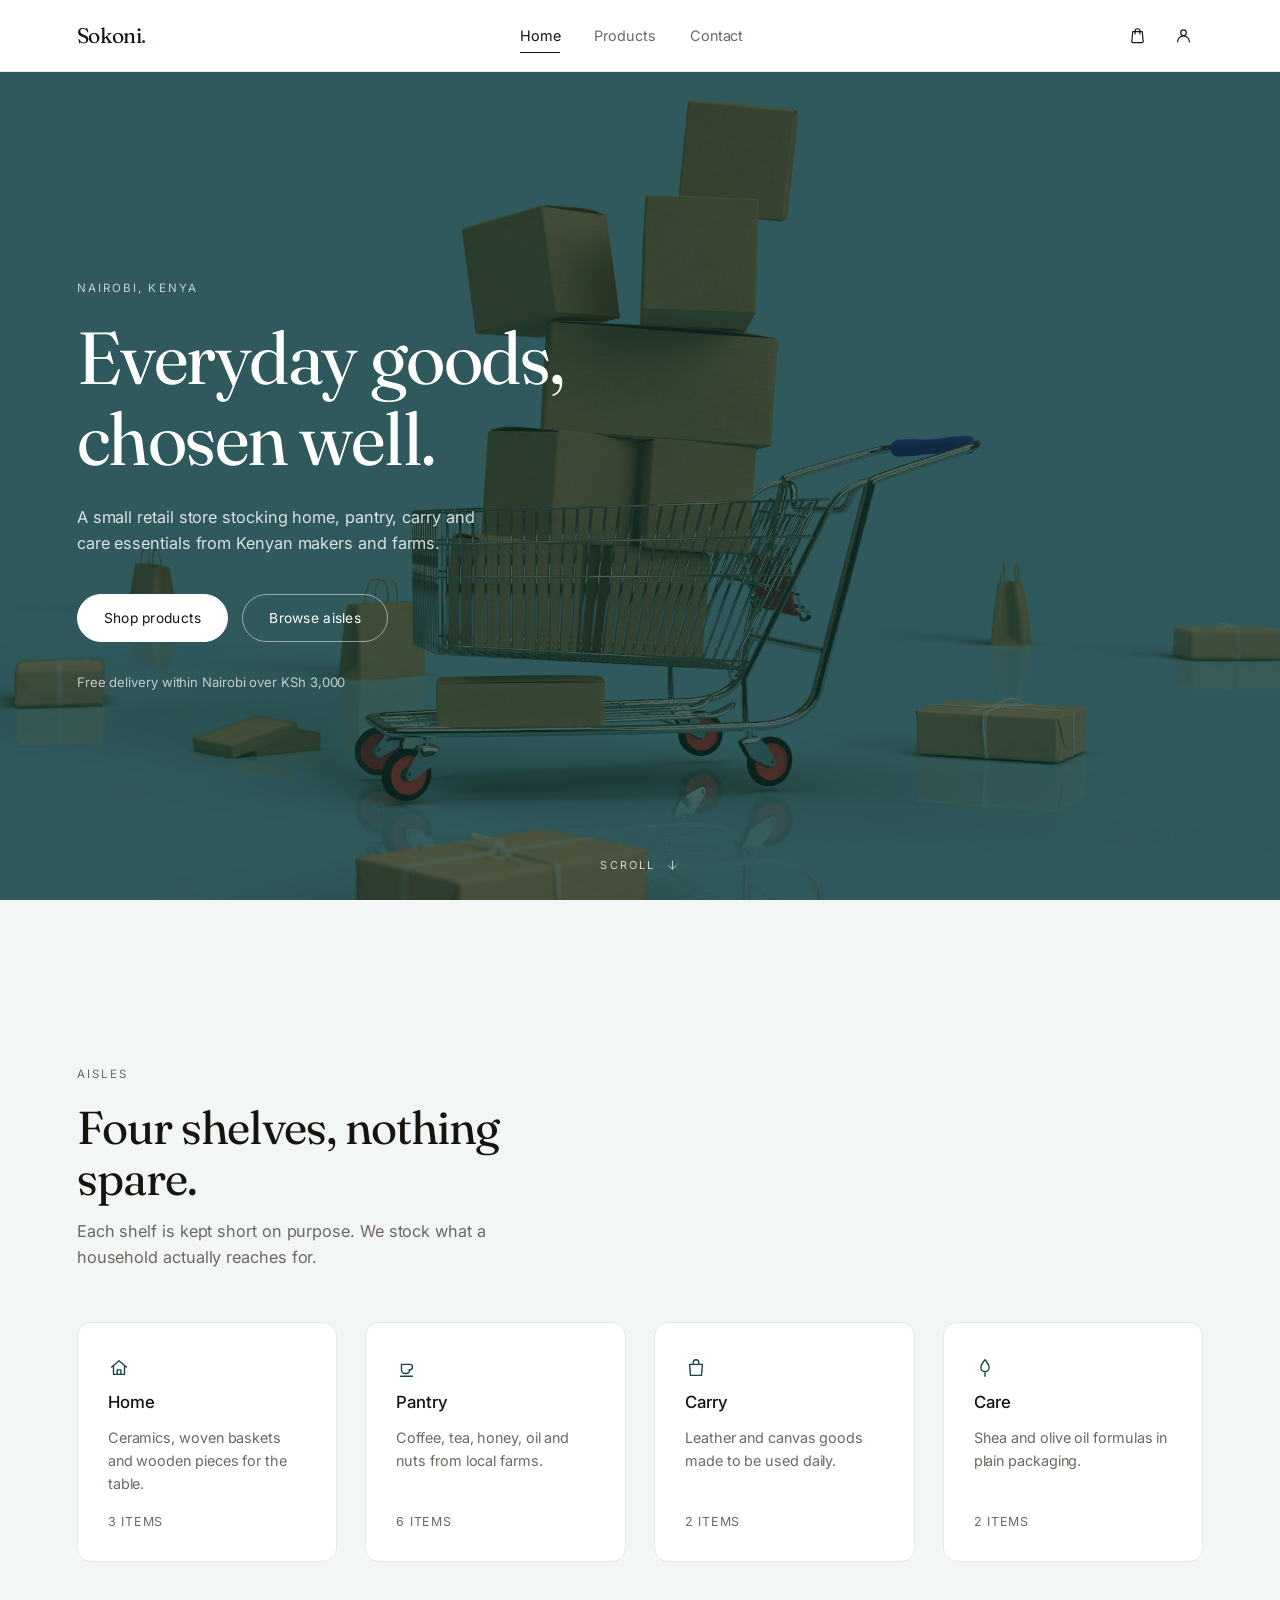
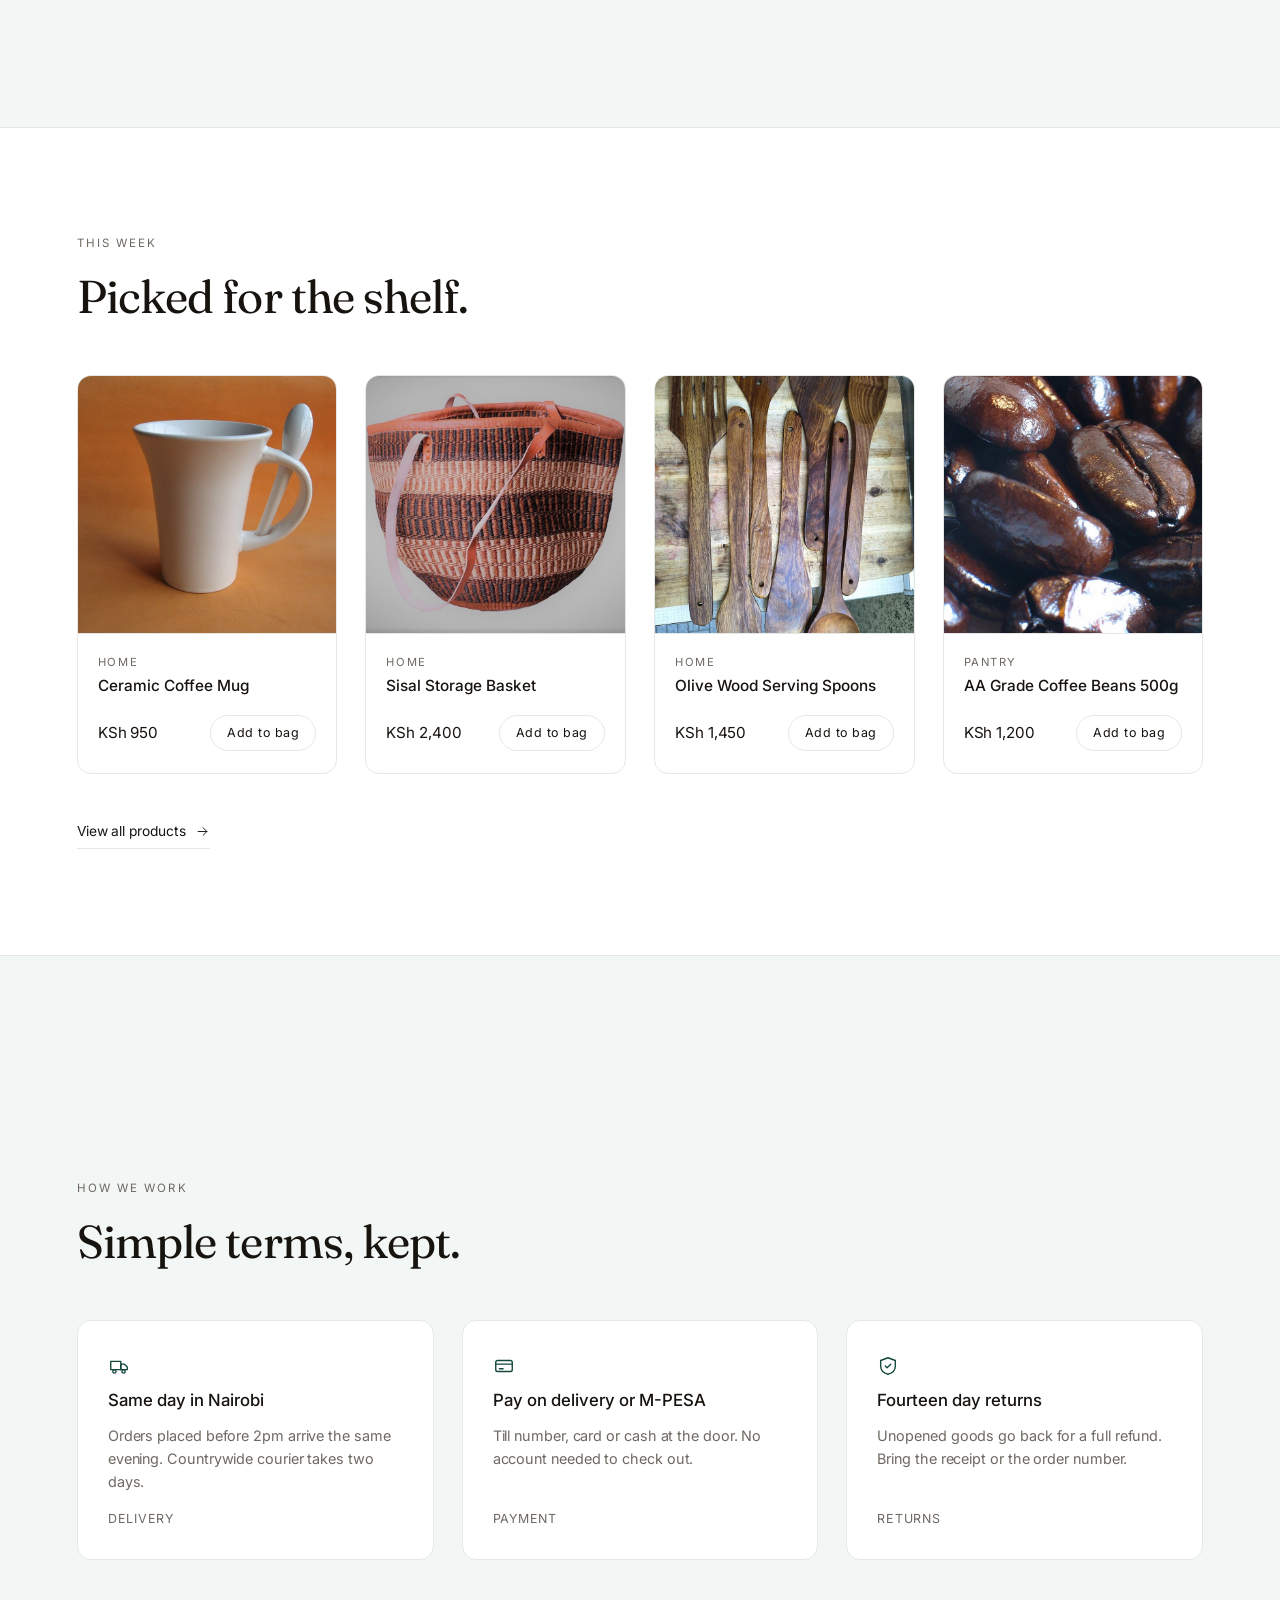
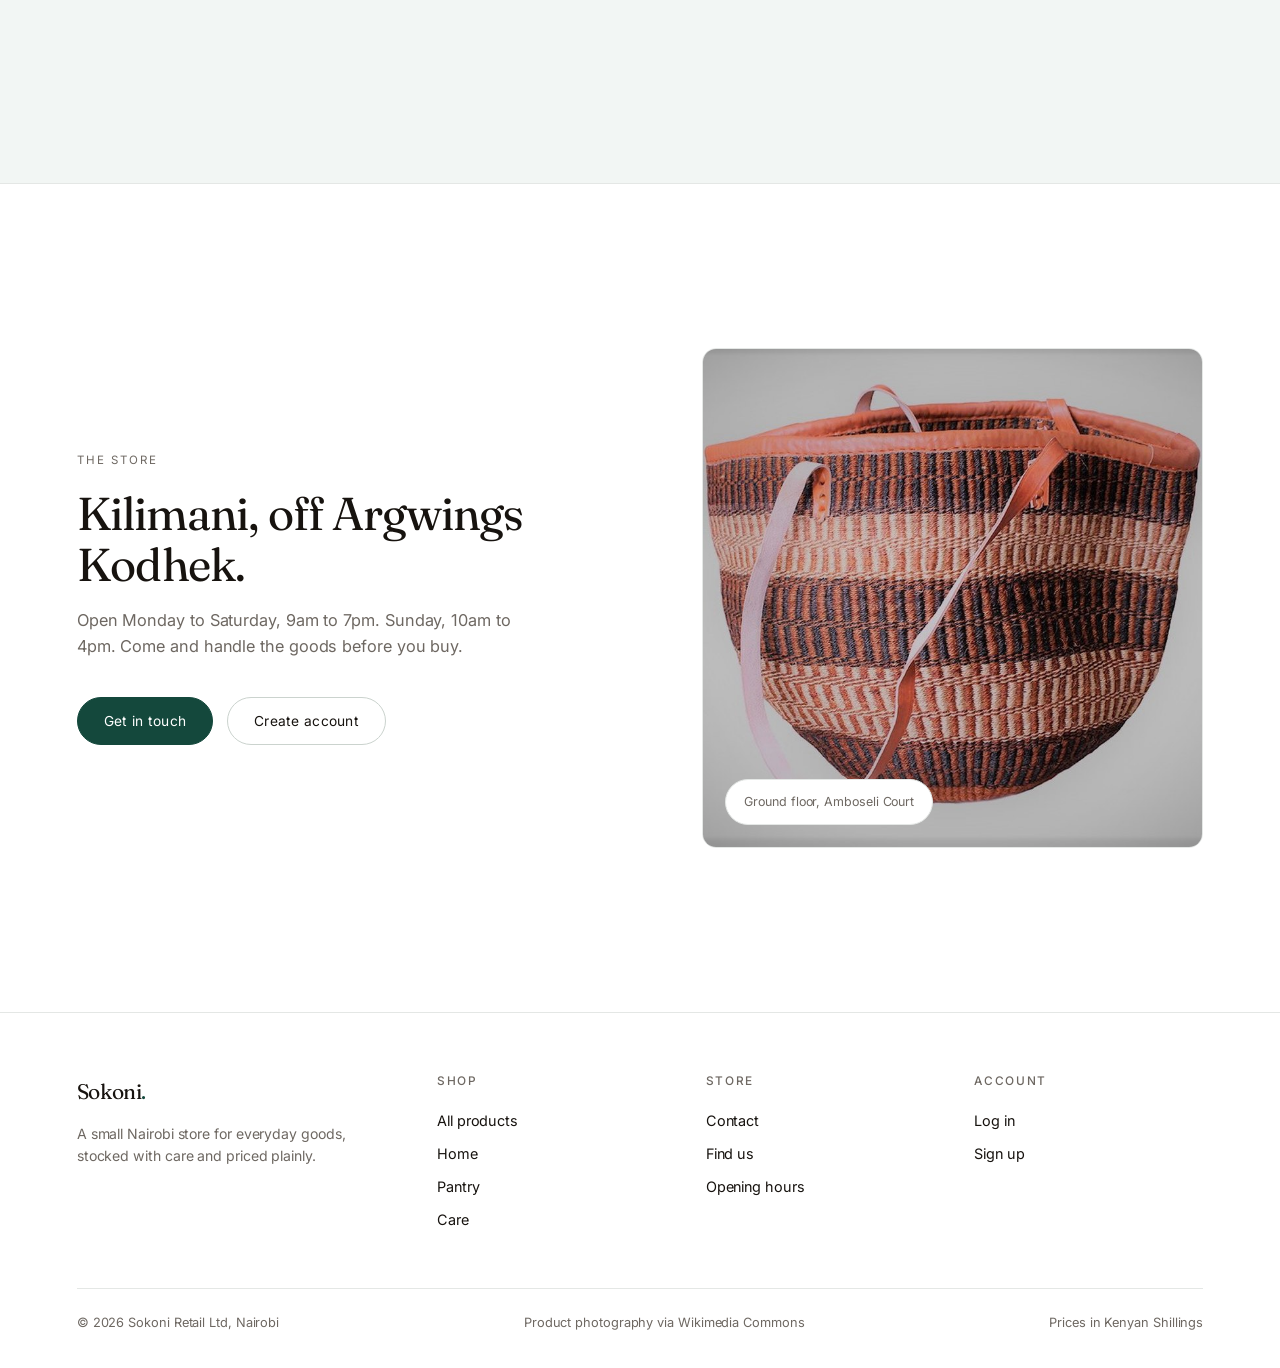
==== index.html @ f7b56a1e "first commit" ====
<!DOCTYPE html>
<html lang="en" class="snap">
<head>
<meta charset="utf-8">
<meta name="viewport" content="width=device-width, initial-scale=1">
<title>Sokoni | Everyday goods, Nairobi</title>
<meta name="description" content="Sokoni is a Nairobi retail store for everyday home, pantry, carry and care goods.">
<link rel="preconnect" href="https://fonts.googleapis.com">
<link rel="preconnect" href="https://fonts.gstatic.com" crossorigin>
<link href="https://fonts.googleapis.com/css2?family=Fraunces:opsz,wght@9..144,300;9..144,400;9..144,500&family=Inter:wght@300;400;500&display=swap" rel="stylesheet">
<link rel="stylesheet" href="assets/css/styles.css">
</head>
<body>

<header class="site-header">
  <div class="wrap header-inner">
    <a class="brand" href="index.html">Sokoni<span>.</span></a>

    <nav class="nav">
      <a href="index.html" class="active">Home</a>
      <a href="products.html">Products</a>
      <a href="contact.html">Contact</a>
    </nav>

    <div class="actions">
      <button class="icon-btn menu-toggle" data-menu aria-label="Menu">
        <svg viewBox="0 0 24 24" fill="none" stroke="currentColor" stroke-width="1.5" stroke-linecap="round"><path d="M4 7h16M4 12h16M4 17h16"/></svg>
      </button>
      <button class="icon-btn" data-cart-open aria-label="Bag">
        <svg viewBox="0 0 24 24" fill="none" stroke="currentColor" stroke-width="1.5" stroke-linecap="round" stroke-linejoin="round">
          <path d="M6 7h12l1.2 12.2a1.5 1.5 0 0 1-1.5 1.8H6.3a1.5 1.5 0 0 1-1.5-1.8L6 7Z"/>
          <path d="M9 10V6.5a3 3 0 0 1 6 0V10"/>
        </svg>
        <span class="count" data-cart-count hidden>0</span>
      </button>
      <a class="icon-btn" href="login.html" aria-label="Account">
        <svg viewBox="0 0 24 24" fill="none" stroke="currentColor" stroke-width="1.5" stroke-linecap="round" stroke-linejoin="round">
          <circle cx="12" cy="8.5" r="3.5"/>
          <path d="M4.5 20a7.5 7.5 0 0 1 15 0"/>
        </svg>
      </a>
    </div>
  </div>
</header>

<main>

  <!-- Hero -->
  <section class="section hero hero-full" id="top">
    <div class="wrap">
      <div class="hero-copy reveal">
        <p class="eyebrow">Nairobi, Kenya</p>
        <h1>Everyday goods, chosen well.</h1>
        <p class="lede">A small retail store stocking home, pantry, carry and care essentials from Kenyan makers and farms.</p>
        <div class="hero-actions">
          <a class="btn btn-light" href="products.html">Shop products</a>
          <a class="btn btn-outline" href="#collections">Browse aisles</a>
        </div>
        <p class="hero-note">Free delivery within Nairobi over KSh 3,000</p>
      </div>
    </div>

    <a class="scroll-cue" href="#collections">
      Scroll
      <svg viewBox="0 0 24 24" fill="none" stroke="currentColor" stroke-width="1.5" stroke-linecap="round" stroke-linejoin="round"><path d="M12 5v14M6 13l6 6 6-6"/></svg>
    </a>
  </section>

  <!-- Collections -->
  <section class="section section-alt" id="collections">
    <div class="wrap">
      <div class="section-head reveal">
        <p class="eyebrow">Aisles</p>
        <h2>Four shelves, nothing spare.</h2>
        <p class="lede">Each shelf is kept short on purpose. We stock what a household actually reaches for.</p>
      </div>

      <div class="grid-4">
        <a class="tile reveal" href="products.html">
          <svg viewBox="0 0 24 24" fill="none" stroke="currentColor" stroke-width="1.5" stroke-linecap="round" stroke-linejoin="round"><path d="M4 11 12 4l8 7"/><path d="M6 10v9h12v-9"/><path d="M10 19v-5h4v5"/></svg>
          <h3>Home</h3>
          <p>Ceramics, woven baskets and wooden pieces for the table.</p>
          <span class="tile-foot">3 items</span>
        </a>
        <a class="tile reveal" href="products.html">
          <svg viewBox="0 0 24 24" fill="none" stroke="currentColor" stroke-width="1.5" stroke-linecap="round" stroke-linejoin="round"><path d="M6 8h9a3 3 0 0 1 0 6h-1"/><path d="M6 8v6a4 4 0 0 0 4 4h1a4 4 0 0 0 4-4"/><path d="M5 21h13"/></svg>
          <h3>Pantry</h3>
          <p>Coffee, tea, honey, oil and nuts from local farms.</p>
          <span class="tile-foot">6 items</span>
        </a>
        <a class="tile reveal" href="products.html">
          <svg viewBox="0 0 24 24" fill="none" stroke="currentColor" stroke-width="1.5" stroke-linecap="round" stroke-linejoin="round"><path d="M5 8h14l-1 12H6L5 8Z"/><path d="M9 8V6a3 3 0 0 1 6 0v2"/></svg>
          <h3>Carry</h3>
          <p>Leather and canvas goods made to be used daily.</p>
          <span class="tile-foot">2 items</span>
        </a>
        <a class="tile reveal" href="products.html">
          <svg viewBox="0 0 24 24" fill="none" stroke="currentColor" stroke-width="1.5" stroke-linecap="round" stroke-linejoin="round"><path d="M12 3c3 3.5 4.5 6 4.5 8.5a4.5 4.5 0 0 1-9 0C7.5 9 9 6.5 12 3Z"/><path d="M12 21v-4"/></svg>
          <h3>Care</h3>
          <p>Shea and olive oil formulas in plain packaging.</p>
          <span class="tile-foot">2 items</span>
        </a>
      </div>
    </div>
  </section>

  <!-- Featured -->
  <section class="section" id="featured">
    <div class="wrap">
      <div class="section-head reveal">
        <p class="eyebrow">This week</p>
        <h2>Picked for the shelf.</h2>
      </div>
      <div class="grid-4 reveal" data-grid data-limit="4"></div>
      <div style="margin-top:44px">
        <a class="link-arrow" href="products.html">
          View all products
          <svg viewBox="0 0 24 24" fill="none" stroke="currentColor" stroke-width="1.5" stroke-linecap="round" stroke-linejoin="round"><path d="M5 12h14M13 6l6 6-6 6"/></svg>
        </a>
      </div>
    </div>
  </section>

  <!-- Promise -->
  <section class="section section-alt" id="promise">
    <div class="wrap">
      <div class="section-head reveal">
        <p class="eyebrow">How we work</p>
        <h2>Simple terms, kept.</h2>
      </div>
      <div class="grid-3">
        <div class="tile reveal">
          <svg viewBox="0 0 24 24" fill="none" stroke="currentColor" stroke-width="1.5" stroke-linecap="round" stroke-linejoin="round"><path d="M3 7h11v9H3z"/><path d="M14 10h4l3 3v3h-7z"/><circle cx="7" cy="18" r="1.8"/><circle cx="17" cy="18" r="1.8"/></svg>
          <h3>Same day in Nairobi</h3>
          <p>Orders placed before 2pm arrive the same evening. Countrywide courier takes two days.</p>
          <span class="tile-foot">Delivery</span>
        </div>
        <div class="tile reveal">
          <svg viewBox="0 0 24 24" fill="none" stroke="currentColor" stroke-width="1.5" stroke-linecap="round" stroke-linejoin="round"><rect x="3" y="6" width="18" height="12" rx="2"/><path d="M3 10h18"/><path d="M7 15h4"/></svg>
          <h3>Pay on delivery or M-PESA</h3>
          <p>Till number, card or cash at the door. No account needed to check out.</p>
          <span class="tile-foot">Payment</span>
        </div>
        <div class="tile reveal">
          <svg viewBox="0 0 24 24" fill="none" stroke="currentColor" stroke-width="1.5" stroke-linecap="round" stroke-linejoin="round"><path d="M12 3 4 6v6c0 4.5 3.2 7.8 8 9 4.8-1.2 8-4.5 8-9V6l-8-3Z"/><path d="m9 12 2 2 4-4"/></svg>
          <h3>Fourteen day returns</h3>
          <p>Unopened goods go back for a full refund. Bring the receipt or the order number.</p>
          <span class="tile-foot">Returns</span>
        </div>
      </div>
    </div>
  </section>

  <!-- Visit -->
  <section class="section" id="visit">
    <div class="wrap hero-grid">
      <div class="hero-copy reveal">
        <p class="eyebrow">The store</p>
        <h2>Kilimani, off Argwings Kodhek.</h2>
        <p class="lede" style="margin-top:16px">Open Monday to Saturday, 9am to 7pm. Sunday, 10am to 4pm. Come and handle the goods before you buy.</p>
        <div class="hero-actions">
          <a class="btn" href="contact.html">Get in touch</a>
          <a class="btn btn-ghost" href="signup.html">Create account</a>
        </div>
      </div>
      <div class="hero-figure reveal" style="aspect-ratio:1/1">
        <img src="assets/products/basket.jpg" alt="Woven sisal basket on the shop shelf">
        <div class="hero-tag">Ground floor, Amboseli Court</div>
      </div>
    </div>
  </section>

</main>

<footer class="site-footer">
  <div class="wrap">
    <div class="footer-grid">
      <div>
        <a class="brand" href="index.html">Sokoni<span>.</span></a>
        <p>A small Nairobi store for everyday goods, stocked with care and priced plainly.</p>
      </div>
      <div class="footer-col">
        <h3>Shop</h3>
        <a href="products.html">All products</a>
        <a href="products.html">Home</a>
        <a href="products.html">Pantry</a>
        <a href="products.html">Care</a>
      </div>
      <div class="footer-col">
        <h3>Store</h3>
        <a href="contact.html">Contact</a>
        <a href="contact.html#find">Find us</a>
        <a href="contact.html#hours">Opening hours</a>
      </div>
      <div class="footer-col">
        <h3>Account</h3>
        <a href="login.html">Log in</a>
        <a href="signup.html">Sign up</a>
      </div>
    </div>
    <div class="footer-bar">
      <span>&copy; 2026 Sokoni Retail Ltd, Nairobi</span>
      <span>Product photography via Wikimedia Commons</span>
      <span>Prices in Kenyan Shillings</span>
    </div>
  </div>
</footer>

<div class="overlay" data-overlay></div>

<aside class="drawer" data-drawer aria-label="Shopping bag">
  <div class="drawer-head">
    <h2>Your bag</h2>
    <button class="icon-btn" data-cart-close aria-label="Close bag">
      <svg viewBox="0 0 24 24" fill="none" stroke="currentColor" stroke-width="1.5" stroke-linecap="round"><path d="M6 6l12 12M18 6 6 18"/></svg>
    </button>
  </div>
  <div class="drawer-body" data-cart-body></div>
  <div class="drawer-foot">
    <div class="total-row">
      <span>Total</span>
      <span data-cart-total>KSh 0</span>
    </div>
    <button class="btn btn-block" type="button">Checkout</button>
    <p class="note">Delivery calculated at checkout.</p>
  </div>
</aside>

<script src="assets/js/app.js"></script>
</body>
</html>
---- assets/css/styles.css ----
/* Sokoni - minimal retail store
   Palette: white, ink, stone, forest green (flat, no gradients) */

:root {
  --bone: #FFFFFF;
  --paper: #FFFFFF;
  --ink: #17130F;
  --stone: #6E6862;
  --line: #E4E7E5;
  --forest: #14483C;
  --forest-soft: #F2F6F4;
  --sand: #F2F6F4;

  --font-display: "Fraunces", Georgia, "Times New Roman", serif;
  --font-body: "Inter", -apple-system, "Segoe UI", Helvetica, Arial, sans-serif;

  --header-h: 72px;
  --radius: 999px;
  --radius-card: 14px;
  --radius-field: 12px;
  --gutter: clamp(24px, 6vw, 88px);
  --ease: cubic-bezier(.22, .61, .36, 1);
}

*, *::before, *::after { box-sizing: border-box; }

html { -webkit-text-size-adjust: 100%; scroll-behavior: smooth; }
html.snap { scroll-snap-type: y proximity; scroll-padding-top: var(--header-h); }

body {
  margin: 0;
  background: var(--bone);
  color: var(--ink);
  font-family: var(--font-body);
  font-size: 16px;
  line-height: 1.6;
  letter-spacing: -0.005em;
  -webkit-font-smoothing: antialiased;
}

img { max-width: 100%; display: block; }
a { color: inherit; text-decoration: none; }
button { font: inherit; color: inherit; }

h1, h2, h3 {
  font-family: var(--font-display);
  font-weight: 400;
  letter-spacing: -0.02em;
  line-height: 1.1;
  margin: 0;
}

h1 { font-size: clamp(2.6rem, 6vw, 4.6rem); }
h2 { font-size: clamp(1.9rem, 3.6vw, 2.9rem); }
h3 { font-size: 1.05rem; font-family: var(--font-body); font-weight: 500; letter-spacing: 0; }

p { margin: 0; }

.wrap {
  width: 100%;
  max-width: calc(1200px + var(--gutter) * 2);
  padding-inline: var(--gutter);
  margin-inline: auto;
}

.eyebrow {
  font-size: .72rem;
  text-transform: uppercase;
  letter-spacing: .18em;
  color: var(--stone);
  margin-bottom: 20px;
}

.lede { color: var(--stone); font-size: 1.02rem; max-width: 46ch; }

/* ---------- Header ---------- */

.site-header {
  position: sticky;
  top: 0;
  z-index: 60;
  height: var(--header-h);
  background: rgba(255, 255, 255, .88);
  backdrop-filter: saturate(140%) blur(12px);
  border-bottom: 1px solid var(--line);
}

.header-inner {
  height: 100%;
  display: flex;
  align-items: center;
  justify-content: space-between;
  gap: 32px;
}

.brand {
  font-family: var(--font-display);
  font-size: 1.32rem;
  letter-spacing: -0.02em;
}
.brand span { color: var(--forest); }

.nav {
  display: flex;
  gap: 34px;
  font-size: .9rem;
  color: var(--stone);
}
.nav a { position: relative; padding: 6px 0; transition: color .25s var(--ease); }
.nav a:hover { color: var(--ink); }
.nav a.active { color: var(--ink); }
.nav a.active::after {
  content: "";
  position: absolute;
  left: 0; right: 0; bottom: 0;
  height: 1px;
  background: var(--ink);
}

.actions { display: flex; align-items: center; gap: 6px; }

.icon-btn {
  position: relative;
  width: 40px; height: 40px;
  display: grid; place-items: center;
  background: none;
  border: 1px solid transparent;
  border-radius: var(--radius);
  cursor: pointer;
  transition: border-color .25s var(--ease), background .25s var(--ease);
}
.icon-btn:hover { border-color: var(--line); background: var(--paper); }
.icon-btn svg { width: 19px; height: 19px; }

.count {
  position: absolute;
  top: 4px; right: 3px;
  min-width: 16px; height: 16px;
  padding: 0 4px;
  border-radius: 9px;
  background: var(--forest);
  color: #fff;
  font-size: .62rem;
  font-weight: 600;
  display: grid; place-items: center;
}
.count[hidden] { display: none; }

.menu-toggle { display: none; }

/* ---------- Buttons ---------- */

.btn {
  display: inline-flex;
  align-items: center;
  justify-content: center;
  gap: 10px;
  height: 48px;
  padding: 0 26px;
  border: 1px solid var(--forest);
  border-radius: var(--radius);
  background: var(--forest);
  color: #FFFFFF;
  font-size: .86rem;
  letter-spacing: .02em;
  cursor: pointer;
  transition: background .25s var(--ease), color .25s var(--ease), border-color .25s var(--ease);
}
.btn:hover { background: var(--ink); border-color: var(--ink); }

.btn-ghost { background: none; color: var(--ink); border-color: #CBD3CE; }
.btn-ghost:hover { background: none; color: var(--forest); border-color: var(--forest); }

.btn-block { width: 100%; }

.link-arrow {
  display: inline-flex;
  align-items: center;
  gap: 10px;
  font-size: .86rem;
  border-bottom: 1px solid var(--line);
  padding-bottom: 6px;
  transition: border-color .25s var(--ease), color .25s var(--ease);
}
.link-arrow:hover { color: var(--forest); border-color: var(--forest); }
.link-arrow svg { width: 15px; height: 15px; }

/* ---------- Sections ---------- */

.section {
  scroll-snap-align: start;
  scroll-margin-top: var(--header-h);
  min-height: calc(100vh - var(--header-h));
  display: flex;
  align-items: center;
  padding: 88px 0;
  border-bottom: 1px solid var(--line);
}
.section:last-of-type { border-bottom: 0; }
.section-alt { background: var(--sand); }

.section-head { margin-bottom: 52px; max-width: 52ch; }
.section-head h2 { margin-bottom: 14px; }

/* Hero */

.hero { position: relative; }

.hero-grid {
  display: grid;
  grid-template-columns: 1.05fr .95fr;
  gap: 72px;
  align-items: center;
  width: 100%;
}
.hero-copy h1 { margin-bottom: 24px; }
.hero-actions { display: flex; gap: 14px; margin-top: 38px; flex-wrap: wrap; }

.hero-figure {
  aspect-ratio: 4 / 3;
  background: var(--sand);
  border: 1px solid var(--line);
  border-radius: var(--radius-card);
  position: relative;
  overflow: hidden;
}
.hero-figure img { width: 100%; height: 100%; object-fit: cover; }
.hero-tag {
  position: absolute;
  left: 22px; bottom: 22px;
  background: var(--paper);
  border: 1px solid var(--line);
  padding: 12px 18px;
  border-radius: var(--radius);
  font-size: .78rem;
  color: var(--stone);
  z-index: 2;
}

.scroll-cue {
  position: absolute;
  left: 50%;
  bottom: 26px;
  transform: translateX(-50%);
  font-size: .68rem;
  letter-spacing: .2em;
  text-transform: uppercase;
  color: var(--stone);
  display: flex;
  align-items: center;
  gap: 10px;
}
.scroll-cue svg { width: 14px; height: 14px; animation: nudge 2.4s var(--ease) infinite; }
@keyframes nudge { 0%, 100% { transform: translateY(0); } 50% { transform: translateY(4px); } }

/* Hero with a full-bleed photographic background */

.hero-full {
  background-image: url("../shop.jpg");
  background-size: cover;
  background-position: center;
  background-repeat: no-repeat;
  border-bottom: 0;
  isolation: isolate;
}
.hero-full::before {
  content: "";
  position: absolute;
  inset: 0;
  background: rgba(15, 46, 38, .74);
  z-index: -1;
}
.hero-full .wrap { position: relative; z-index: 1; }
.hero-full .hero-copy { max-width: 660px; }
.hero-full .eyebrow { color: rgba(255, 255, 255, .72); }
.hero-full h1 { color: #FFFFFF; }
.hero-full .lede { color: rgba(255, 255, 255, .82); max-width: 42ch; }
.hero-full .scroll-cue { color: rgba(255, 255, 255, .78); }

.hero-note {
  margin-top: 30px;
  font-size: .82rem;
  color: rgba(255, 255, 255, .7);
}

.btn-light { background: #FFFFFF; border-color: #FFFFFF; color: var(--ink); }
.btn-light:hover { background: var(--ink); border-color: var(--ink); color: #FFFFFF; }

.btn-outline { background: none; border-color: rgba(255, 255, 255, .5); color: #FFFFFF; }
.btn-outline:hover { background: rgba(255, 255, 255, .12); border-color: #FFFFFF; color: #FFFFFF; }

/* Grids */

.grid-3 { display: grid; grid-template-columns: repeat(3, 1fr); gap: 28px; width: 100%; }
.grid-4 { display: grid; grid-template-columns: repeat(4, 1fr); gap: 28px; width: 100%; }

.tile {
  background: var(--paper);
  border: 1px solid var(--line);
  padding: 34px 30px 30px;
  border-radius: var(--radius-card);
  display: flex;
  flex-direction: column;
  gap: 14px;
  min-height: 240px;
  transition: border-color .25s var(--ease), transform .25s var(--ease);
}
.tile:hover { border-color: var(--ink); transform: translateY(-3px); }
.tile svg { width: 22px; height: 22px; color: var(--forest); }
.tile p { color: var(--stone); font-size: .9rem; }
.tile .tile-foot { margin-top: auto; font-size: .78rem; color: var(--stone); letter-spacing: .06em; text-transform: uppercase; }

/* Product cards */

.card {
  background: var(--paper);
  border: 1px solid var(--line);
  border-radius: var(--radius-card);
  overflow: hidden;
  display: flex;
  flex-direction: column;
  transition: border-color .25s var(--ease);
}
.card:hover { border-color: var(--ink); }

.card-media {
  aspect-ratio: 1 / 1;
  background: var(--sand);
  border-bottom: 1px solid var(--line);
  overflow: hidden;
}
.card-media img {
  width: 100%;
  height: 100%;
  object-fit: cover;
  transition: transform .5s var(--ease);
}
.card:hover .card-media img { transform: scale(1.04); }
.card-body { padding: 20px 20px 22px; display: flex; flex-direction: column; gap: 6px; }
.card-cat { font-size: .7rem; letter-spacing: .14em; text-transform: uppercase; color: var(--stone); }
.card-name { font-size: .96rem; }
.card-foot { display: flex; align-items: center; justify-content: space-between; margin-top: 14px; gap: 12px; }
.price { font-size: .95rem; }

.add {
  height: 36px;
  padding: 0 16px;
  border: 1px solid var(--line);
  border-radius: var(--radius);
  background: none;
  font-size: .78rem;
  letter-spacing: .04em;
  cursor: pointer;
  transition: background .25s var(--ease), color .25s var(--ease), border-color .25s var(--ease);
}
.add:hover { background: var(--ink); color: var(--bone); border-color: var(--ink); }
.add.added { background: var(--forest); border-color: var(--forest); color: #fff; }

/* Search */

.search-bar {
  width: min(520px, 100%);
  margin: 0 auto 56px;
  position: relative;
}
.search-bar svg {
  position: absolute;
  left: 22px;
  top: 50%;
  transform: translateY(-50%);
  width: 18px; height: 18px;
  color: var(--stone);
  pointer-events: none;
}
.search-bar input {
  width: 100%;
  height: 56px;
  padding: 0 26px 0 54px;
  border: 1px solid var(--line);
  border-radius: var(--radius);
  background: var(--paper);
  font-family: var(--font-body);
  font-size: .95rem;
  color: var(--ink);
  transition: border-color .2s var(--ease);
}
.search-bar input:focus { outline: none; border-color: var(--ink); }
.search-bar input::placeholder { color: #B6AFA7; }

.empty-state { text-align: center; color: var(--stone); font-size: .92rem; padding: 60px 0; }

.page-head { padding: 84px 0 44px; text-align: center; }
.page-head h1 { font-size: clamp(2.2rem, 4.6vw, 3.4rem); margin-bottom: 16px; }
.page-head .lede { margin-inline: auto; }

/* Contact */

.contact-grid { display: grid; grid-template-columns: 1fr 1fr; gap: 72px; width: 100%; align-items: start; }

.field { display: flex; flex-direction: column; gap: 8px; margin-bottom: 20px; }
.field label { font-size: .76rem; letter-spacing: .1em; text-transform: uppercase; color: var(--stone); }
.field input, .field textarea, .field select {
  height: 50px;
  padding: 0 16px;
  border: 1px solid var(--line);
  border-radius: var(--radius-field);
  background: var(--paper);
  font-family: var(--font-body);
  font-size: .92rem;
  color: var(--ink);
  transition: border-color .2s var(--ease);
}
.field textarea { height: auto; padding: 14px 16px; resize: vertical; min-height: 130px; }
.field input:focus, .field textarea:focus, .field select:focus { outline: none; border-color: var(--ink); }
.field input::placeholder, .field textarea::placeholder { color: #B6AFA7; }

.info-list { display: flex; flex-direction: column; border-top: 1px solid var(--line); }
.info-item { display: flex; gap: 20px; padding: 24px 0; border-bottom: 1px solid var(--line); }
.info-item svg { width: 19px; height: 19px; color: var(--forest); flex: none; margin-top: 3px; }
.info-item h3 { margin-bottom: 4px; }
.info-item p { color: var(--stone); font-size: .9rem; }

.map-block {
  margin-top: 40px;
  border: 1px solid var(--line);
  background: var(--paper);
  height: 220px;
  border-radius: var(--radius-card);
  display: grid;
  place-items: center;
  color: var(--stone);
  font-size: .82rem;
  letter-spacing: .1em;
  text-transform: uppercase;
}

.note { font-size: .82rem; color: var(--stone); margin-top: 14px; }

/* ---------- Auth pages ---------- */

.auth {
  min-height: 100vh;
  display: grid;
  place-items: center;
  padding: 48px 24px;
  background: var(--bone);
}
.auth-inner { width: min(430px, 100%); text-align: center; }
.auth-card {
  background: var(--paper);
  border: 1px solid var(--line);
  border-radius: var(--radius-card);
  padding: 46px 42px 40px;
  text-align: center;
}
.auth-card .brand { display: inline-block; margin-bottom: 26px; }
.auth-card h1 { font-size: 1.9rem; margin-bottom: 10px; }
.auth-card .sub { color: var(--stone); font-size: .9rem; margin-bottom: 32px; }
.auth-card form { text-align: left; }
.auth-foot { margin-top: 26px; font-size: .86rem; color: var(--stone); }
.auth-foot a { color: var(--ink); border-bottom: 1px solid var(--line); padding-bottom: 2px; }
.auth-foot a:hover { color: var(--forest); border-color: var(--forest); }

.row-between { display: flex; align-items: center; justify-content: space-between; gap: 12px; margin-bottom: 26px; font-size: .84rem; color: var(--stone); }
.row-between a:hover { color: var(--forest); }
.check { display: flex; align-items: center; gap: 9px; cursor: pointer; line-height: 1.4; text-align: left; }
.check input { width: 15px; height: 15px; accent-color: var(--forest); flex: none; }

.divider { display: flex; align-items: center; gap: 16px; margin: 26px 0; color: var(--stone); font-size: .74rem; letter-spacing: .12em; text-transform: uppercase; }
.divider::before, .divider::after { content: ""; height: 1px; background: var(--line); flex: 1; }

.back-home { display: inline-flex; align-items: center; gap: 8px; margin-top: 28px; font-size: .82rem; color: var(--stone); }
.back-home:hover { color: var(--ink); }
.back-home svg { width: 14px; height: 14px; }

/* ---------- Cart drawer ---------- */

.overlay {
  position: fixed;
  inset: 0;
  background: rgba(23, 19, 15, .38);
  opacity: 0;
  visibility: hidden;
  transition: opacity .3s var(--ease), visibility .3s var(--ease);
  z-index: 90;
}
.overlay.open { opacity: 1; visibility: visible; }

.drawer {
  position: fixed;
  top: 0; right: 0;
  height: 100%;
  width: min(420px, 100%);
  background: var(--paper);
  border-left: 1px solid var(--line);
  transform: translateX(100%);
  transition: transform .35s var(--ease);
  z-index: 100;
  display: flex;
  flex-direction: column;
}
.drawer.open { transform: translateX(0); }

.drawer-head {
  display: flex;
  align-items: center;
  justify-content: space-between;
  padding: 22px 26px;
  border-bottom: 1px solid var(--line);
}
.drawer-head h2 { font-size: 1.24rem; }

.drawer-body { flex: 1; overflow-y: auto; padding: 8px 26px; }
.drawer-empty { padding: 60px 0; text-align: center; color: var(--stone); font-size: .9rem; }

.line-item { display: flex; gap: 16px; padding: 20px 0; border-bottom: 1px solid var(--line); }
.line-thumb {
  width: 62px; height: 62px; flex: none;
  background: var(--sand);
  border: 1px solid var(--line);
  border-radius: var(--radius-field);
  overflow: hidden;
}
.line-thumb img { width: 100%; height: 100%; object-fit: cover; }
.line-info { flex: 1; display: flex; flex-direction: column; gap: 4px; }
.line-info .card-name { font-size: .9rem; }
.line-price { font-size: .84rem; color: var(--stone); }
.qty { display: flex; align-items: center; gap: 4px; margin-top: 8px; }
.qty button {
  width: 26px; height: 26px;
  border: 1px solid var(--line);
  background: none;
  border-radius: var(--radius);
  cursor: pointer;
  line-height: 1;
  transition: border-color .2s var(--ease);
}
.qty button:hover { border-color: var(--ink); }
.qty span { min-width: 26px; text-align: center; font-size: .84rem; }
.remove { background: none; border: 0; color: var(--stone); font-size: .76rem; cursor: pointer; padding: 0; text-decoration: underline; text-underline-offset: 3px; }
.remove:hover { color: var(--forest); }

.drawer-foot { padding: 22px 26px 26px; border-top: 1px solid var(--line); }
.total-row { display: flex; justify-content: space-between; align-items: baseline; margin-bottom: 18px; }
.total-row span:last-child { font-size: 1.2rem; font-family: var(--font-display); }
.drawer-foot .note { margin-top: 12px; text-align: center; }

/* ---------- Footer ---------- */

.site-footer { border-top: 1px solid var(--line); padding: 62px 0 34px; background: var(--bone); }
.footer-grid { display: grid; grid-template-columns: 1.4fr 1fr 1fr 1fr; gap: 40px; margin-bottom: 52px; }
.footer-grid p { color: var(--stone); font-size: .88rem; max-width: 32ch; margin-top: 14px; }
.footer-col h3 { font-size: .74rem; letter-spacing: .14em; text-transform: uppercase; color: var(--stone); margin-bottom: 16px; }
.footer-col a { display: block; font-size: .9rem; padding: 5px 0; color: var(--ink); transition: color .2s var(--ease); }
.footer-col a:hover { color: var(--forest); }
.footer-bar { display: flex; justify-content: space-between; gap: 20px; padding-top: 24px; border-top: 1px solid var(--line); font-size: .8rem; color: var(--stone); }

/* ---------- Reveal ---------- */

.reveal { opacity: 0; transform: translateY(14px); transition: opacity .7s var(--ease), transform .7s var(--ease); }
.reveal.in { opacity: 1; transform: none; }

/* ---------- Responsive ---------- */

@media (max-width: 980px) {
  .hero-grid { grid-template-columns: 1fr; gap: 44px; }
  .hero-figure { max-width: 460px; }
  .contact-grid { grid-template-columns: 1fr; gap: 48px; }
  .grid-4 { grid-template-columns: repeat(2, 1fr); }
  .footer-grid { grid-template-columns: 1fr 1fr; }
}

@media (max-width: 760px) {
  html.snap { scroll-snap-type: none; }
  :root { --gutter: 20px; }
  .section { min-height: 0; padding: 64px 0; }
  .grid-3 { grid-template-columns: 1fr; }
  .nav {
    position: fixed;
    inset: var(--header-h) 0 auto 0;
    flex-direction: column;
    gap: 0;
    background: var(--bone);
    border-bottom: 1px solid var(--line);
    padding: 8px 24px 20px;
    transform: translateY(-8px);
    opacity: 0;
    visibility: hidden;
    transition: all .25s var(--ease);
  }
  .nav.open { opacity: 1; visibility: visible; transform: none; }
  .nav a { padding: 13px 0; border-bottom: 1px solid var(--line); font-size: 1rem; }
  .nav a.active::after { display: none; }
  .menu-toggle { display: grid; }
  .footer-bar { flex-direction: column; gap: 8px; }
  .scroll-cue { display: none; }
}

@media (max-width: 460px) {
  .grid-4 { grid-template-columns: 1fr; }
  .footer-grid { grid-template-columns: 1fr; }
  .auth-card { padding: 36px 26px 32px; }
}
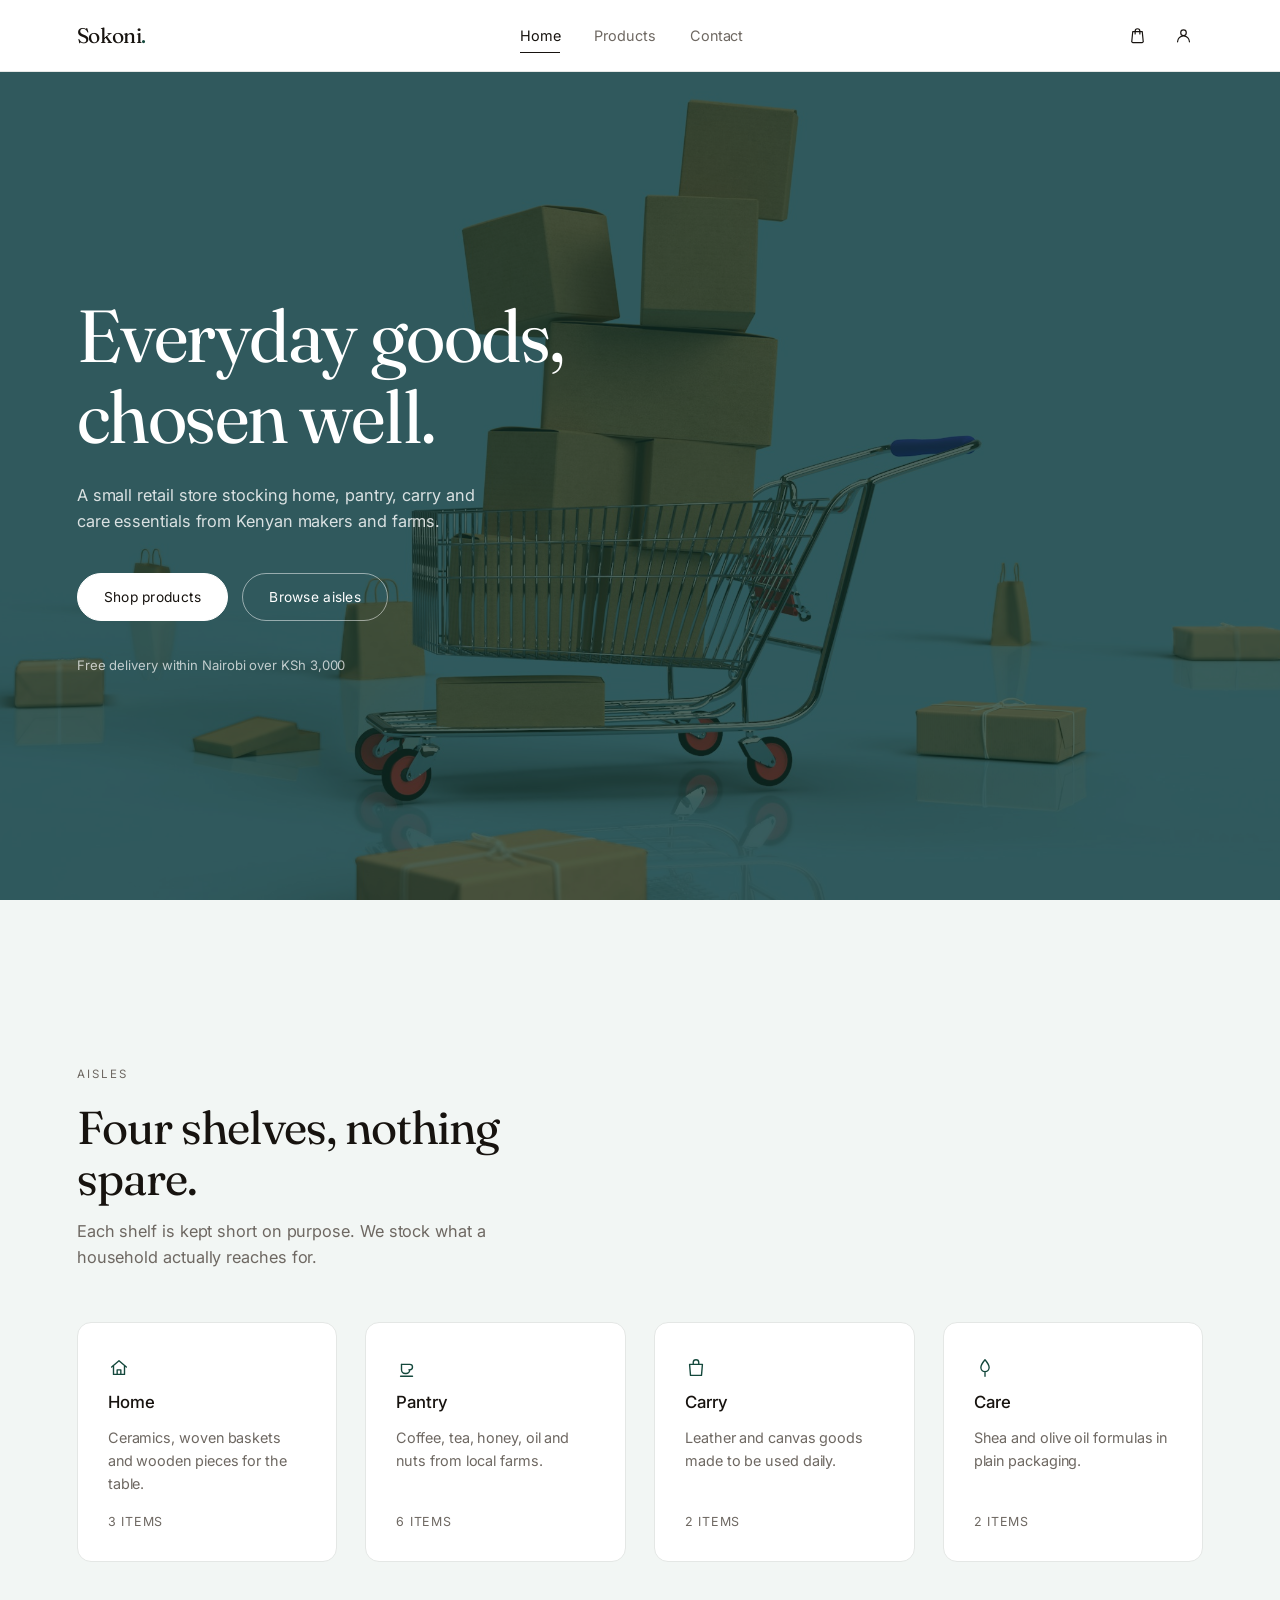
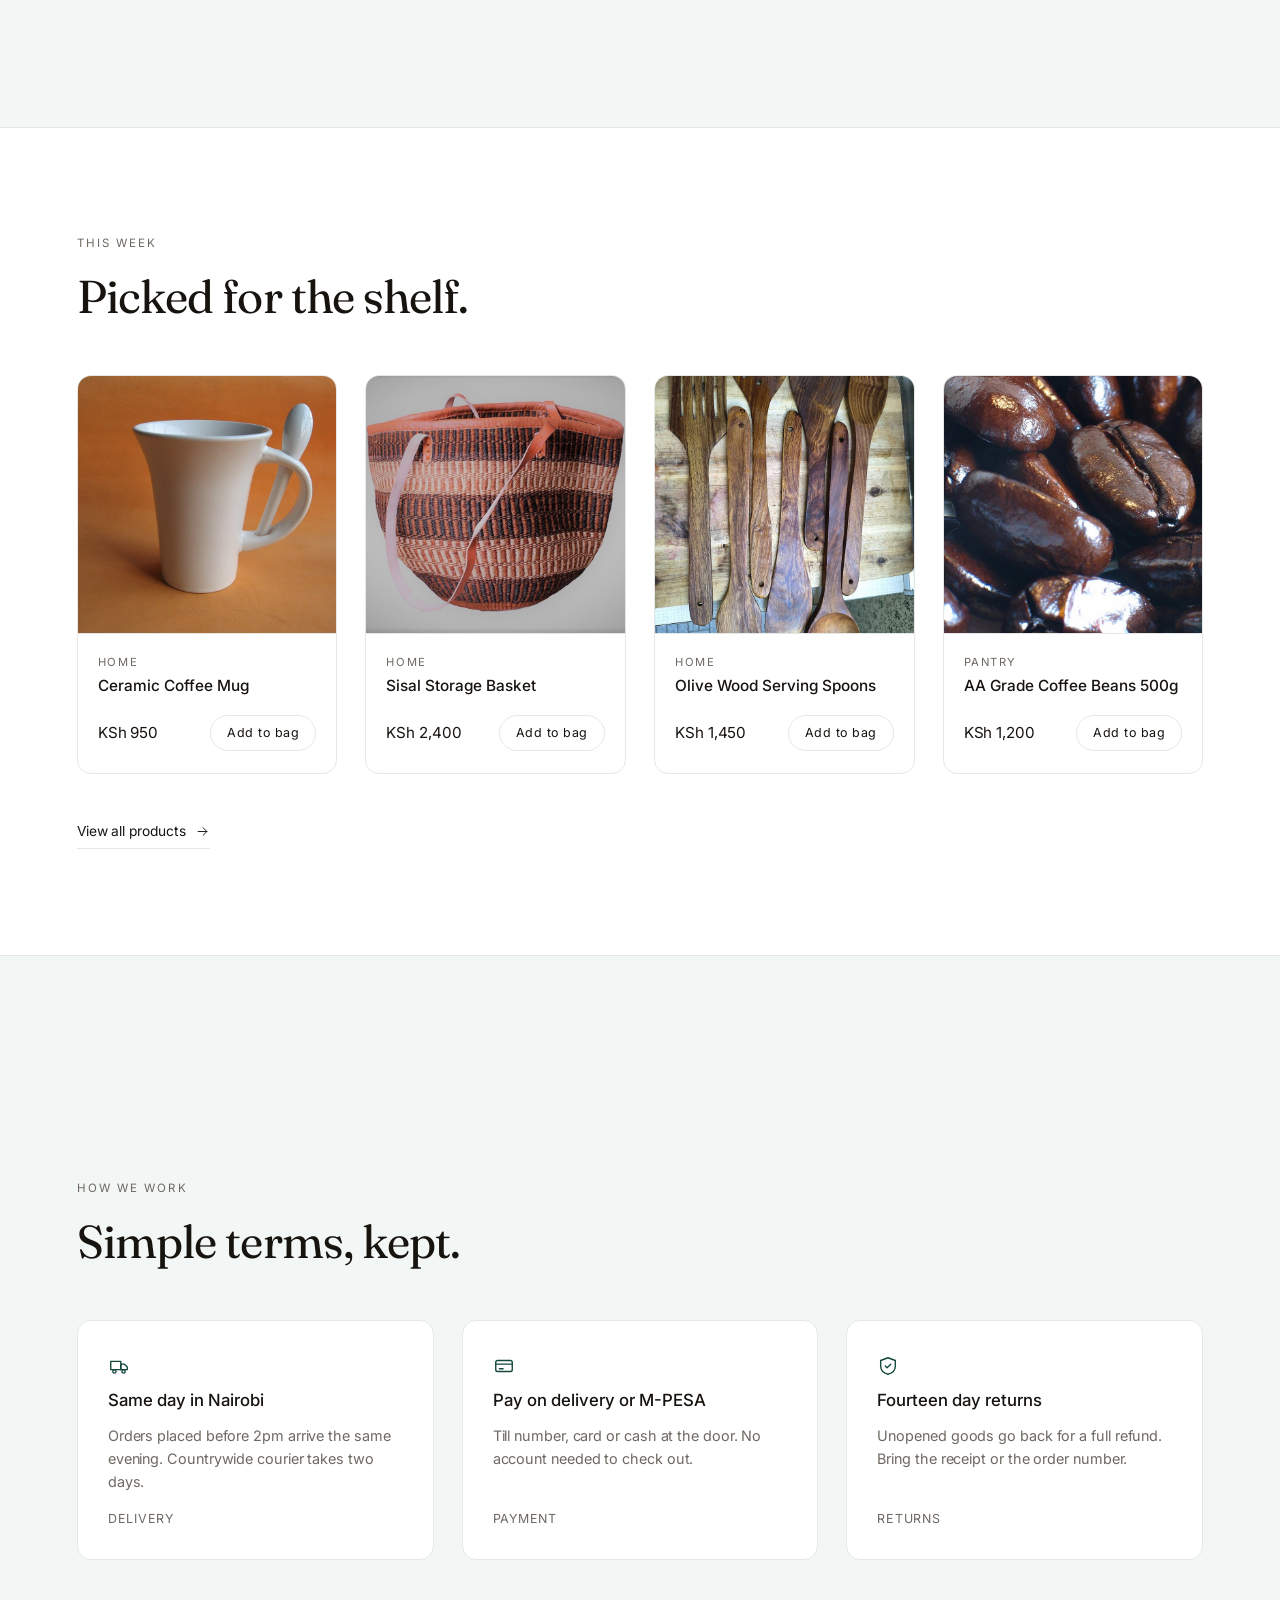
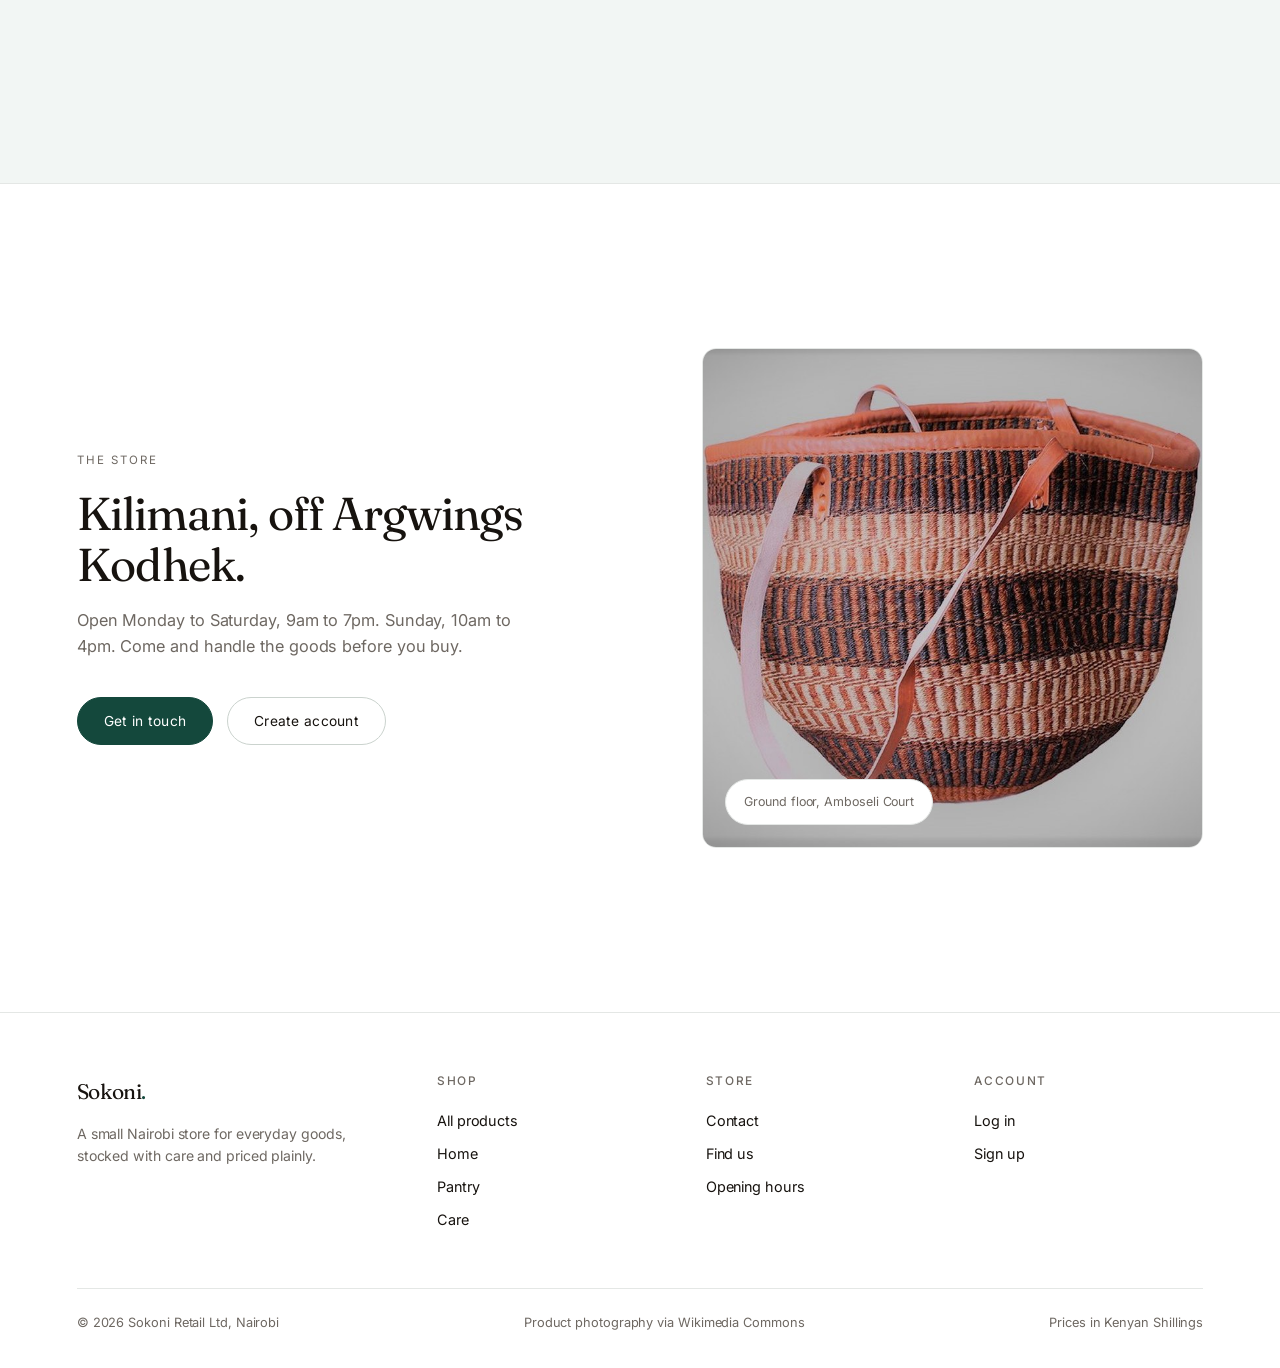
==== commit 89269181: "first commit" ====
--- a/index.html
+++ b/index.html
@@ -49,7 +49,6 @@
   <section class="section hero hero-full" id="top">
     <div class="wrap">
       <div class="hero-copy reveal">
-        <p class="eyebrow">Nairobi, Kenya</p>
         <h1>Everyday goods, chosen well.</h1>
         <p class="lede">A small retail store stocking home, pantry, carry and care essentials from Kenyan makers and farms.</p>
         <div class="hero-actions">
@@ -60,10 +59,6 @@
       </div>
     </div>
 
-    <a class="scroll-cue" href="#collections">
-      Scroll
-      <svg viewBox="0 0 24 24" fill="none" stroke="currentColor" stroke-width="1.5" stroke-linecap="round" stroke-linejoin="round"><path d="M12 5v14M6 13l6 6 6-6"/></svg>
-    </a>
   </section>
 
   <!-- Collections -->
--- a/assets/css/styles.css
+++ b/assets/css/styles.css
@@ -237,21 +237,6 @@
   z-index: 2;
 }
 
-.scroll-cue {
-  position: absolute;
-  left: 50%;
-  bottom: 26px;
-  transform: translateX(-50%);
-  font-size: .68rem;
-  letter-spacing: .2em;
-  text-transform: uppercase;
-  color: var(--stone);
-  display: flex;
-  align-items: center;
-  gap: 10px;
-}
-.scroll-cue svg { width: 14px; height: 14px; animation: nudge 2.4s var(--ease) infinite; }
-@keyframes nudge { 0%, 100% { transform: translateY(0); } 50% { transform: translateY(4px); } }
 
 /* Hero with a full-bleed photographic background */
 
@@ -275,10 +260,9 @@
 .hero-full .eyebrow { color: rgba(255, 255, 255, .72); }
 .hero-full h1 { color: #FFFFFF; }
 .hero-full .lede { color: rgba(255, 255, 255, .82); max-width: 42ch; }
-.hero-full .scroll-cue { color: rgba(255, 255, 255, .78); }
 
 .hero-note {
-  margin-top: 30px;
+  margin-top: 34px;
   font-size: .82rem;
   color: rgba(255, 255, 255, .7);
 }
@@ -593,9 +577,7 @@
   .nav a.active::after { display: none; }
   .menu-toggle { display: grid; }
   .footer-bar { flex-direction: column; gap: 8px; }
-  .scroll-cue { display: none; }
-}
-
+  
 @media (max-width: 460px) {
   .grid-4 { grid-template-columns: 1fr; }
   .footer-grid { grid-template-columns: 1fr; }
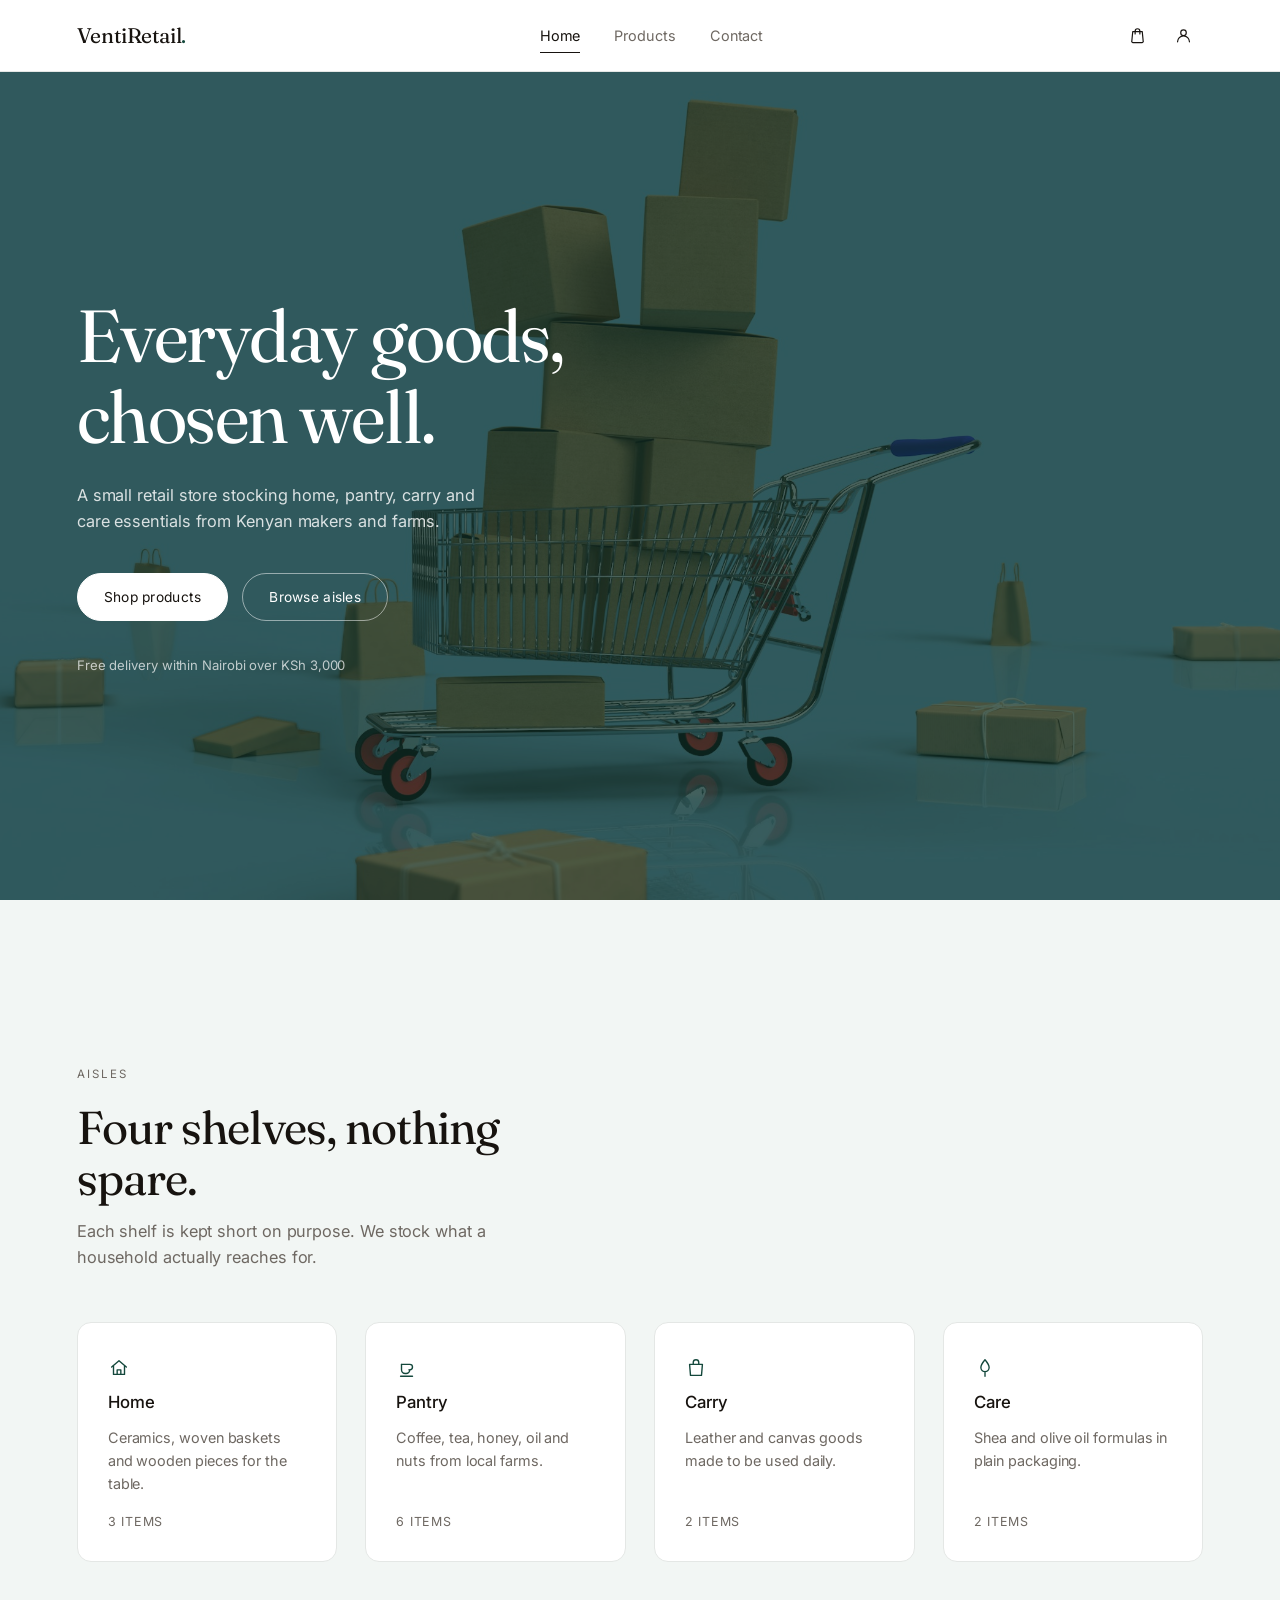
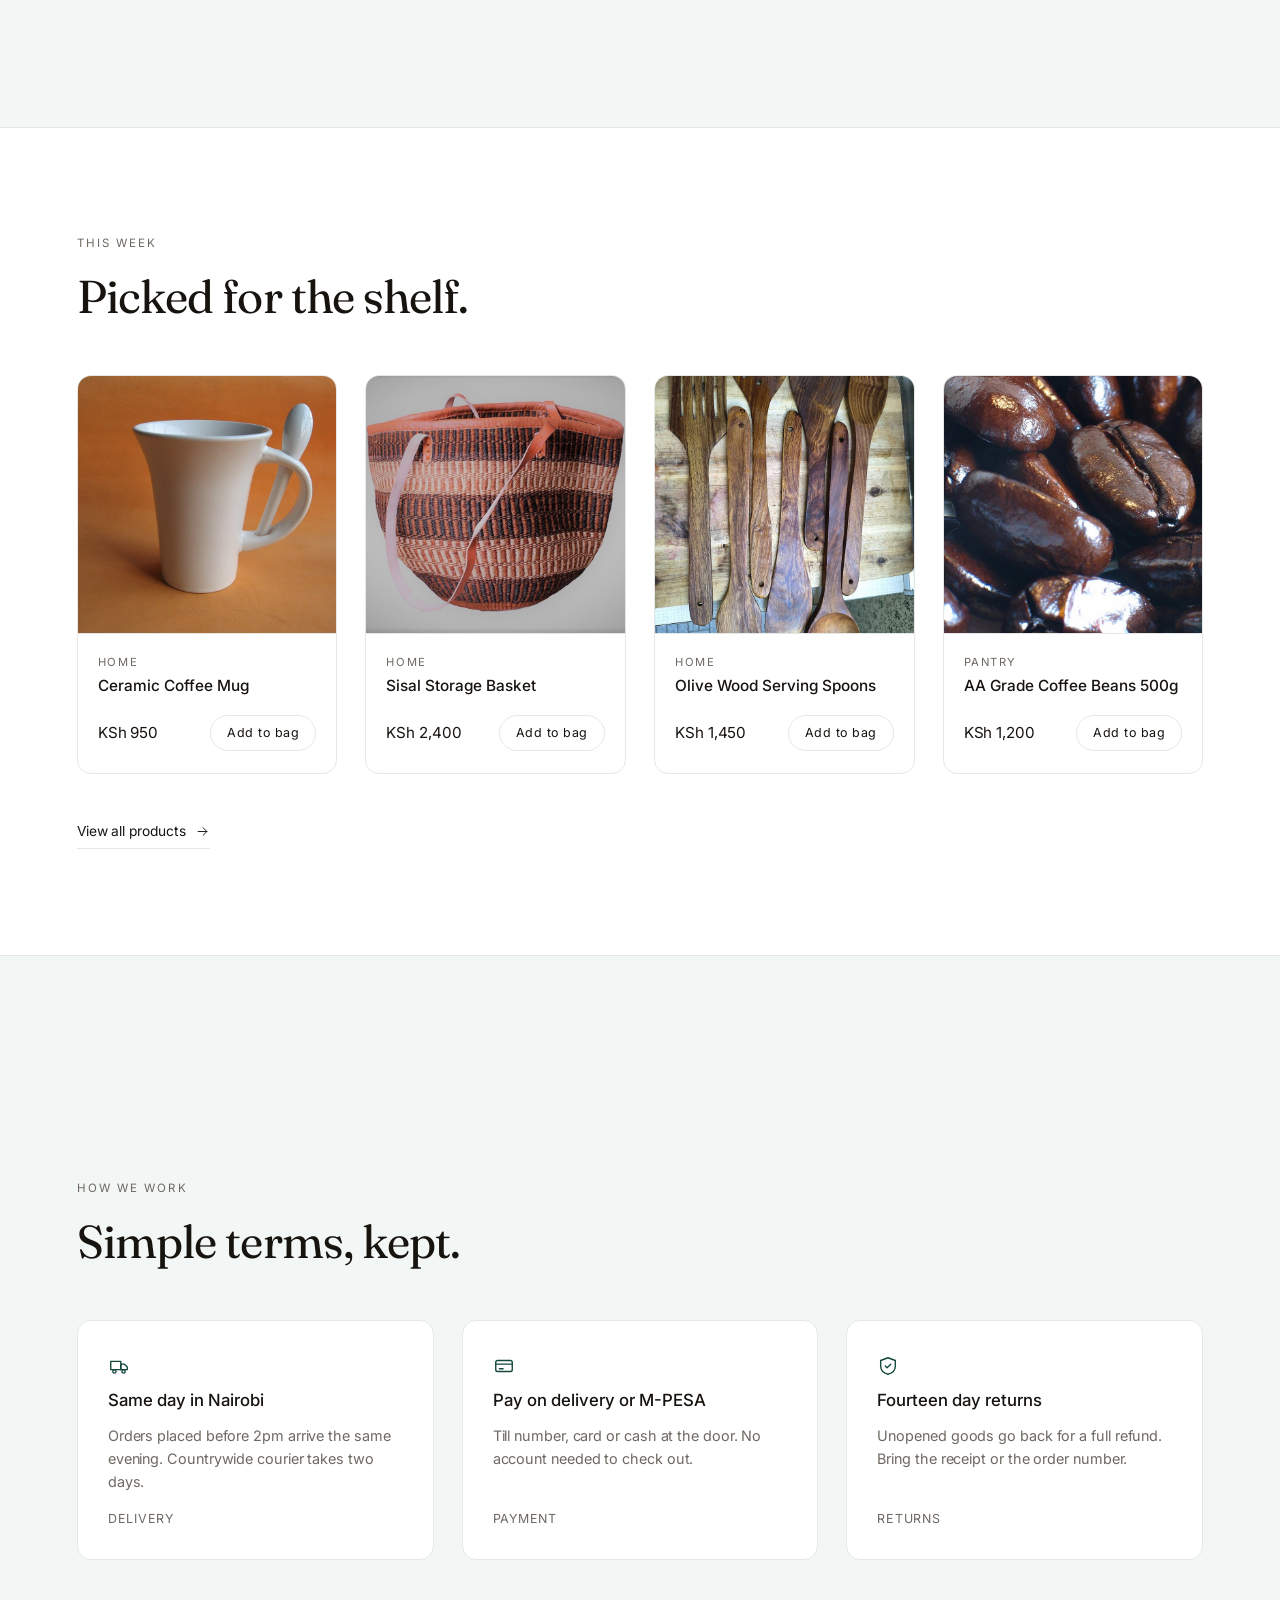
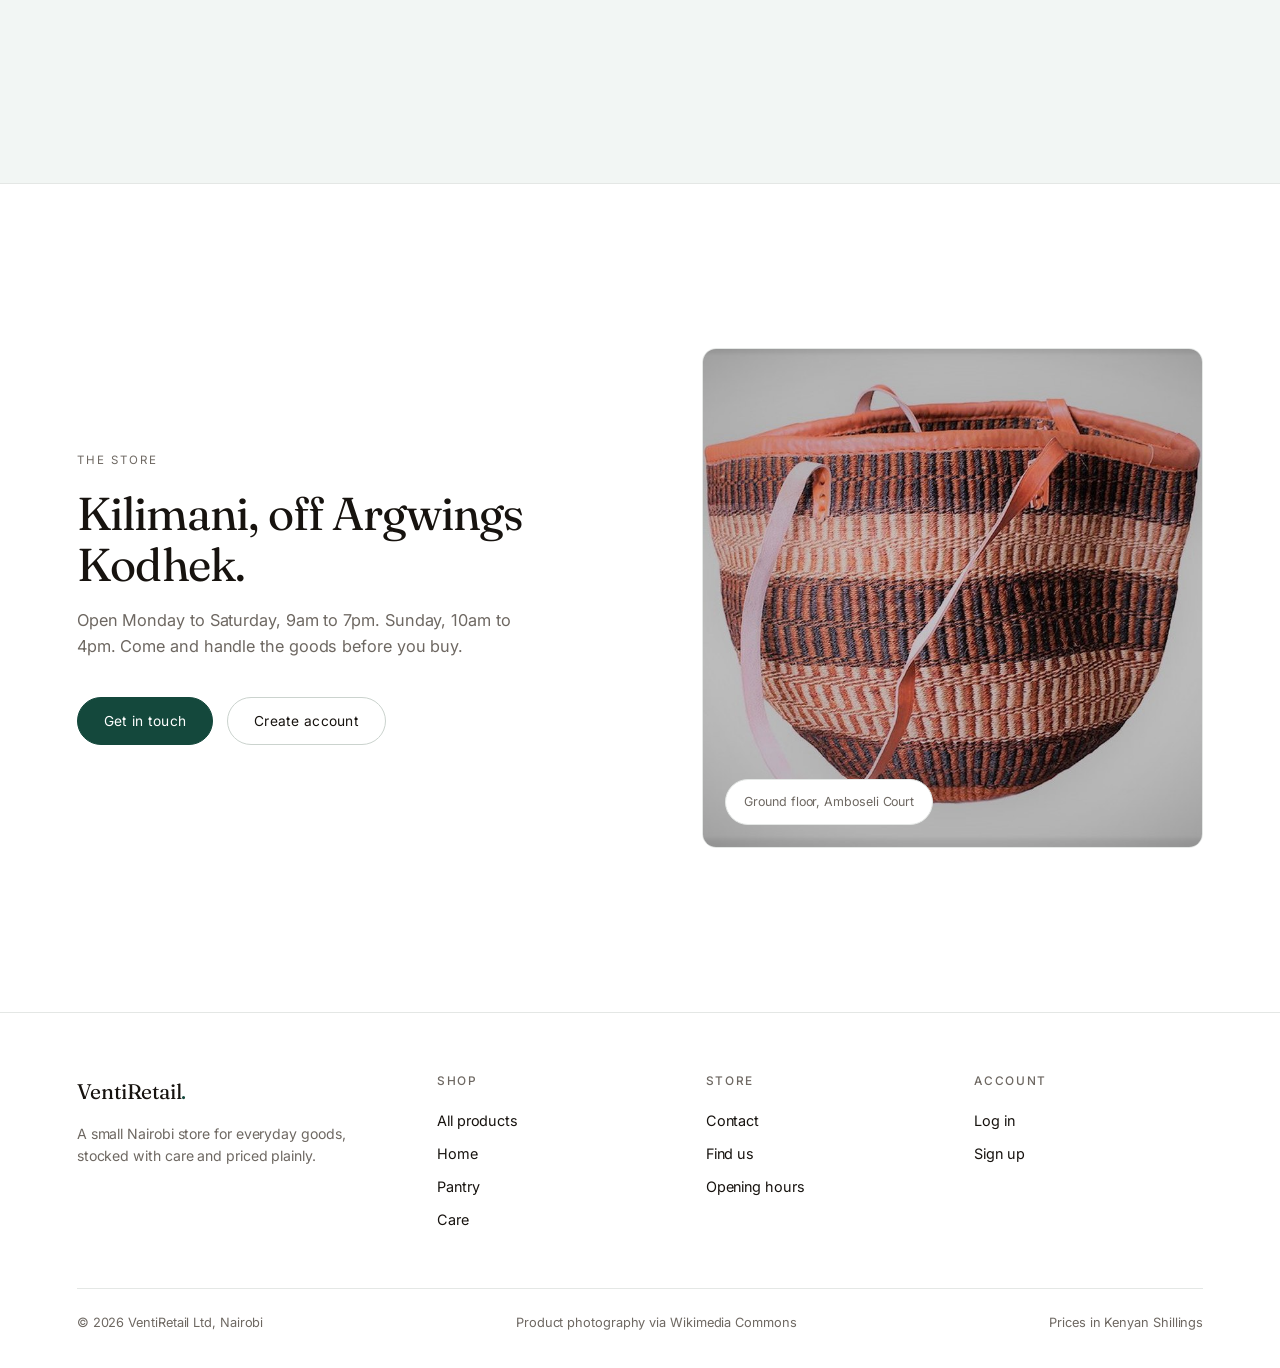
==== commit 3b4a8a66: "first commit" ====
--- a/index.html
+++ b/index.html
@@ -3,8 +3,8 @@
 <head>
 <meta charset="utf-8">
 <meta name="viewport" content="width=device-width, initial-scale=1">
-<title>Sokoni | Everyday goods, Nairobi</title>
-<meta name="description" content="Sokoni is a Nairobi retail store for everyday home, pantry, carry and care goods.">
+<title>VentiRetail | Everyday goods, Nairobi</title>
+<meta name="description" content="VentiRetail is a Nairobi retail store for everyday home, pantry, carry and care goods.">
 <link rel="preconnect" href="https://fonts.googleapis.com">
 <link rel="preconnect" href="https://fonts.gstatic.com" crossorigin>
 <link href="https://fonts.googleapis.com/css2?family=Fraunces:opsz,wght@9..144,300;9..144,400;9..144,500&family=Inter:wght@300;400;500&display=swap" rel="stylesheet">
@@ -14,7 +14,7 @@
 
 <header class="site-header">
   <div class="wrap header-inner">
-    <a class="brand" href="index.html">Sokoni<span>.</span></a>
+    <a class="brand" href="index.html">VentiRetail<span>.</span></a>
 
     <nav class="nav">
       <a href="index.html" class="active">Home</a>
@@ -171,7 +171,7 @@
   <div class="wrap">
     <div class="footer-grid">
       <div>
-        <a class="brand" href="index.html">Sokoni<span>.</span></a>
+        <a class="brand" href="index.html">VentiRetail<span>.</span></a>
         <p>A small Nairobi store for everyday goods, stocked with care and priced plainly.</p>
       </div>
       <div class="footer-col">
@@ -194,7 +194,7 @@
       </div>
     </div>
     <div class="footer-bar">
-      <span>&copy; 2026 Sokoni Retail Ltd, Nairobi</span>
+      <span>&copy; 2026 VentiRetail Ltd, Nairobi</span>
       <span>Product photography via Wikimedia Commons</span>
       <span>Prices in Kenyan Shillings</span>
     </div>
--- a/assets/css/styles.css
+++ b/assets/css/styles.css
@@ -1,4 +1,4 @@
-/* Sokoni - minimal retail store
+/* VentiRetail - minimal retail store
    Palette: white, ink, stone, forest green (flat, no gradients) */
 
 :root {
@@ -407,15 +407,16 @@
 .map-block {
   margin-top: 40px;
   border: 1px solid var(--line);
-  background: var(--paper);
-  height: 220px;
+  background: var(--sand);
+  height: 300px;
   border-radius: var(--radius-card);
-  display: grid;
-  place-items: center;
-  color: var(--stone);
-  font-size: .82rem;
-  letter-spacing: .1em;
-  text-transform: uppercase;
+  overflow: hidden;
+}
+.map-block iframe {
+  width: 100%;
+  height: 100%;
+  border: 0;
+  display: block;
 }
 
 .note { font-size: .82rem; color: var(--stone); margin-top: 14px; }
